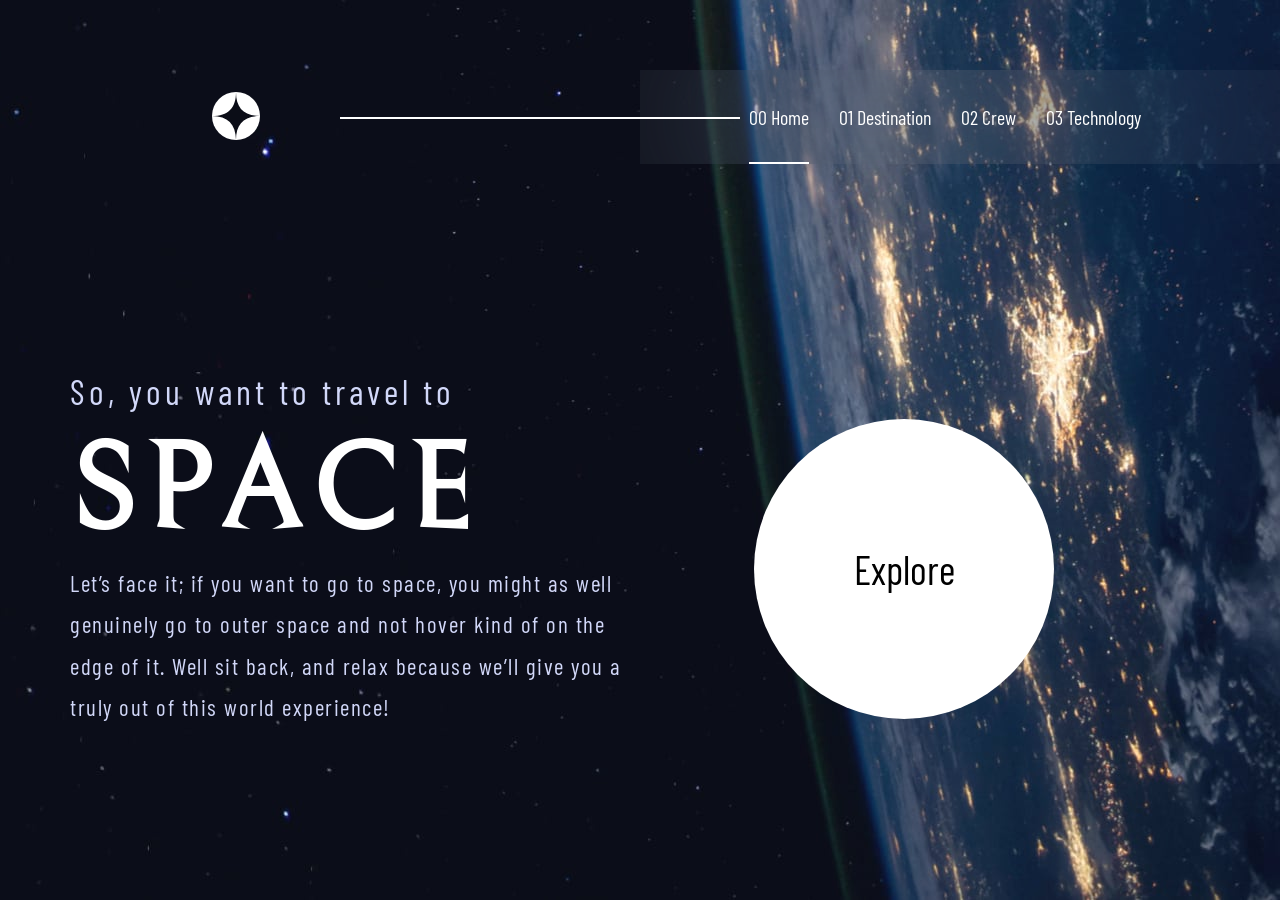
==== index.html @ db2a55f7 "Add files via upload" ====
<!DOCTYPE html>
<html lang="en">
<head>
  <meta charset="UTF-8">
  <meta name="viewport" content="width=device-width, initial-scale=1.0">
  <link rel="icon" type="image/png" sizes="32x32" href="favicon-32x32.png">
  <!--import css file-->
  <link rel="stylesheet" href="css/style.css">
  <!--google fonts-->
  <link rel="preconnect" href="https://fonts.googleapis.com">
<link rel="preconnect" href="https://fonts.gstatic.com" crossorigin>
<link href="https://fonts.googleapis.com/css2?family=Barlow+Condensed:wght@400;500;700&family=Bellefair&family=Dancing+Script:wght@400;700&display=swap" rel="stylesheet">
  <title>Frontend Mentor | Space tourism website</title>
</head>
<body>
  <!--start header-->
<header>
<div class="logo">
  <img src="assets/shared/logo.svg" alt="">
</div>
<nav>
  <ul>
    <li class="active">
      <a  href="index.html">00 Home</a>
    </li>
    <li>
      <a href="destination.html">01 Destination</a>
    </li>
    <li>
      <a href="crew.html">02 Crew</a>
    </li>
    <li>
      <a href="technology.html">03 Technology</a>
    </li>
    <button class="close">
      <img src="assets/shared/icon-close.svg" alt="">
    </button>
  </ul>
</nav>
<button class="menu">
  <img src="assets/shared/icon-hamburger.svg" alt="">
</button>
</header>
<!-- End header-->
<!--start landing page-->
<section class="home">
  <div class="container">
    <div class="text">
      <p>So, you want to travel to</p>
      <h1>Space</h1>
      <p>Let’s face it; if you want to go to space, you might as well genuinely go to 
        outer space and not hover kind of on the edge of it. Well sit back, and relax 
        because we’ll give you a truly out of this world experience!</p>
    </div>
    <div class="explore">Explore</div>
  </div>
</section>
<!--end landing page-->
<script src="js/data.json"></script>
<script src="js/script.js"></script>
</body>
</html>
---- css/style.css ----
*{-webkit-box-sizing:border-box;box-sizing:border-box;margin:0;padding:0}body{font-family:"Barlow Condensed",sans-serif;margin:0;padding:0;overflow-x:hidden;background-color:rgb(16,14,32)}.container{margin:auto}@media (min-width:768px) and (max-width:991px){.container{width:720px}}@media (min-width:992px) and (max-width:1199px){.container{width:960px}}@media (min-width:1200px) and (max-width:1599px){.container{width:1140px}}@media (min-width:1600px){.container{width:1400px}}section{min-height:100vh;width:100vw;background-size:cover;background-position:center}header .menu,header nav ul .close{background:none;border:none}a{text-decoration:none}section{position:absolute;left:0;-webkit-animation:sectionAnimation 0.3s linear forwards;animation:sectionAnimation 0.3s linear forwards}@-webkit-keyframes sectionAnimation{0%{top:30px}to{top:0}}@keyframes sectionAnimation{0%{top:30px}to{top:0}}ul{list-style:none}header{position:absolute;display:-webkit-box;display:-ms-flexbox;display:flex;-webkit-box-align:center;-ms-flex-align:center;align-items:center;-webkit-box-pack:justify;-ms-flex-pack:justify;justify-content:space-between;width:100%;margin-top:70px;z-index:100}@media (max-width:767px){header{margin:0}}header .logo{margin-left:15vw;padding:20px}header nav{background:rgba(255,255,255,0.04);-webkit-backdrop-filter:blur(81.5485px);backdrop-filter:blur(81.5485px);width:50%;padding:35px;-webkit-transition:all 0.3s;transition:all 0.3s}@media (max-width:767px){header nav{position:absolute;top:-250px;width:100%}}header nav:after{content:"";position:absolute;left:-300px;width:400px;top:50%;height:2px;background-color:white}@media (max-width:767px){header nav:after{display:none}}@media (min-width:768px) and (max-width:991px){header nav:after{display:none}}header nav ul{display:-webkit-box;display:-ms-flexbox;display:flex;list-style:none;-webkit-box-align:center;-ms-flex-align:center;align-items:center;-webkit-box-pack:center;-ms-flex-pack:center;justify-content:center;position:relative}@media (max-width:767px){header nav ul{-webkit-box-orient:vertical;-webkit-box-direction:normal;-ms-flex-direction:column;flex-direction:column}}header nav ul li{margin-right:30px;-webkit-transition:all 0.3s;transition:all 0.3s;position:relative;font-size:20px}@media (max-width:767px){header nav ul li{margin-bottom:20px}}header nav ul li:after{content:"";position:absolute;height:2px;width:0;bottom:-35px;left:0;background-color:white;-webkit-transition:all 0.3s;transition:all 0.3s}@media (max-width:767px){header nav ul li:after{bottom:-10px}}header nav ul li:hover:after{width:100%}header nav ul li a{color:white}header nav ul li.active:after{content:"";position:absolute;height:2px;width:100%;bottom:-35px;left:0;background-color:white;-webkit-transition:all 0.3s;transition:all 0.3s}@media (max-width:767px){header nav ul li.active:after{bottom:-10px}}header nav ul .close{position:absolute;top:20px;right:50px;display:none}@media (max-width:767px){header nav ul .close{display:block}}header .menu{padding:20px;display:none;cursor:pointer}@media (max-width:767px){header .menu{display:block}}.home{background-image:url(../assets/home/background-home-desktop.jpg)}@media (min-width:768px) and (max-width:991px){.home{background-image:url(../assets/home/background-home-tablet.jpg)}}@media (max-width:767px){.home{background-image:url(../assets/home/background-home-mobile.jpg)}}.home .container{color:white;margin-top:40vh;display:-webkit-box;display:-ms-flexbox;display:flex;-webkit-box-align:center;-ms-flex-align:center;align-items:center;gap:10%}@media (max-width:767px){.home .container{gap:0;-webkit-box-orient:vertical;-webkit-box-direction:normal;-ms-flex-direction:column;flex-direction:column;text-align:center;margin-top:15vh;padding:100px}}@media (min-width:768px) and (max-width:991px){.home .container{gap:0}}.home .container .text{-ms-flex-preferred-size:50%;flex-basis:50%;margin-bottom:50px}.home .container .text p:first-of-type{font-size:35px;letter-spacing:4px;color:#d2d8f9}@media (max-width:767px){.home .container .text p:first-of-type{font-size:25px}}.home .container .text h1{font-family:"Bellefair",serif;font-size:122px;text-transform:uppercase;margin:0;letter-spacing:10px}@media (max-width:767px){.home .container .text h1{font-size:95px}}.home .container .text p{font-size:23px;letter-spacing:1.5px;line-height:1.8;color:#d2d8f9}.home .container .explore{background:white;color:black;font-size:40px;width:300px;height:300px;border-radius:50%;display:-webkit-box;display:-ms-flexbox;display:flex;-webkit-box-align:center;-ms-flex-align:center;align-items:center;-webkit-box-pack:center;-ms-flex-pack:center;justify-content:center;-webkit-transition:all 0.3s;transition:all 0.3s}.home .container .explore:hover{-webkit-box-shadow:0px 0 10px 20px rgba(231,202,81,0.7019607843),0px 0 20px 20px rgba(231,202,81,0.7019607843),0px 0 30px 20px rgba(231,202,81,0.7019607843),0px 0 40px 20px rgba(231,202,81,0.7019607843),0px 0 50px 20px rgba(231,202,81,0.7019607843);box-shadow:0px 0 10px 20px rgba(231,202,81,0.7019607843),0px 0 20px 20px rgba(231,202,81,0.7019607843),0px 0 30px 20px rgba(231,202,81,0.7019607843),0px 0 40px 20px rgba(231,202,81,0.7019607843),0px 0 50px 20px rgba(231,202,81,0.7019607843)}.destination{background-image:url(../assets/destination/background-destination-desktop.jpg)}@media (min-width:768px) and (max-width:991px){.destination{background-image:url(../assets/destination/background-destination-tablet.jpg)}}@media (max-width:767px){.destination{background-image:url(../assets/destination/background-destination-mobile.jpg)}}.destination .container{color:white;margin-top:30vh;display:-webkit-box;display:-ms-flexbox;display:flex;-webkit-box-align:center;-ms-flex-align:center;align-items:center;gap:10%;-webkit-box-pack:center;-ms-flex-pack:center;justify-content:center}@media (max-width:767px){.destination .container{gap:0;-webkit-box-orient:vertical;-webkit-box-direction:normal;-ms-flex-direction:column;flex-direction:column;text-align:center;margin-top:15vh;padding:100px}}@media (min-width:768px) and (max-width:991px){.destination .container{gap:0;-webkit-box-orient:vertical;-webkit-box-direction:normal;-ms-flex-direction:column;flex-direction:column}}.destination .container .left-side{-ms-flex-preferred-size:50%;flex-basis:50%;text-align:center}.destination .container .left-side p{margin-bottom:40px;font-size:35px;letter-spacing:3px}.destination .container .left-side p span{margin-right:10px;font-weight:700;color:#85868b}.destination .container .left-side .box-img{min-height:450px}@media (max-width:767px){.destination .container .left-side .box-img{min-height:250px}}@media (max-width:767px){.destination .container .left-side .box-img img{max-width:200px}}.destination .container .right-side{-ms-flex-preferred-size:50%;flex-basis:50%;margin-top:30px}.destination .container .right-side ul{padding:20px 20px 20px 0;display:-webkit-box;display:-ms-flexbox;display:flex;-webkit-box-align:center;-ms-flex-align:center;align-items:center;margin-bottom:20px}@media (max-width:767px){.destination .container .right-side ul{-webkit-box-pack:center;-ms-flex-pack:center;justify-content:center}}@media (min-width:768px) and (max-width:991px){.destination .container .right-side ul{-webkit-box-pack:center;-ms-flex-pack:center;justify-content:center}}.destination .container .right-side ul li{margin-right:30px;-webkit-transition:all 0.3s;transition:all 0.3s;position:relative;font-size:25px;cursor:pointer}@media (max-width:767px){.destination .container .right-side ul li{margin-bottom:20px}}.destination .container .right-side ul li:after{content:"";position:absolute;height:2px;width:0;bottom:-15px;left:0;background-color:white;-webkit-transition:all 0.3s;transition:all 0.3s}.destination .container .right-side ul li:hover:after{width:100%}.destination .container .right-side ul li.active-section{position:relative}.destination .container .right-side ul li.active-section:after{content:"";position:absolute;height:2px;width:100%;bottom:-15px;left:0;background-color:white;-webkit-transition:all 0.3s;transition:all 0.3s}.destination .container .right-side .section-body h2{font-size:80px;text-transform:uppercase;letter-spacing:15px;margin-bottom:5px;font-family:"Bellefair",serif}@media (max-width:767px){.destination .container .right-side .section-body h2{text-align:center;font-size:70px}}@media (min-width:768px) and (max-width:991px){.destination .container .right-side .section-body h2{text-align:center}}.destination .container .right-side .section-body .box-des{min-height:120px}.destination .container .right-side .section-body p{font-size:20px;color:#d2d8f9;line-height:1.7}.destination .container .right-side .section-body .info{display:-webkit-box;display:-ms-flexbox;display:flex;-webkit-box-align:center;-ms-flex-align:center;align-items:center;margin-top:40px;color:white;border-top:1px solid white;padding:20px 0}@media (max-width:767px){.destination .container .right-side .section-body .info{-webkit-box-pack:center;-ms-flex-pack:center;justify-content:center;-webkit-box-orient:vertical;-webkit-box-direction:normal;-ms-flex-direction:column;flex-direction:column}}@media (min-width:768px) and (max-width:991px){.destination .container .right-side .section-body .info{-webkit-box-pack:center;-ms-flex-pack:center;justify-content:center}}.destination .container .right-side .section-body .info .distance,.destination .container .right-side .section-body .info .time{margin-right:65px}@media (max-width:767px){.destination .container .right-side .section-body .info .distance,.destination .container .right-side .section-body .info .time{margin:0}}@media (min-width:768px) and (max-width:991px){.destination .container .right-side .section-body .info .distance,.destination .container .right-side .section-body .info .time{margin-right:50px}}.destination .container .right-side .section-body .info .distance p:nth-of-type(2),.destination .container .right-side .section-body .info .time p:nth-of-type(2){color:white;font-family:"Bellefair",serif;font-size:40px}.crew{background-image:url(../assets/crew/background-crew-desktop.jpg)}@media (min-width:768px) and (max-width:991px){.crew{background-image:url(../assets/crew/background-crew-tablet.jpg)}}@media (max-width:767px){.crew{background-image:url(../assets/crew/background-crew-mobile.jpg)}}.crew .container{color:white;margin-top:30vh;display:-webkit-box;display:-ms-flexbox;display:flex;-webkit-box-align:center;-ms-flex-align:center;align-items:center;-webkit-box-pack:center;-ms-flex-pack:center;justify-content:center;position:relative}@media (max-width:767px){.crew .container{gap:0;-webkit-box-orient:vertical;-webkit-box-direction:normal;-ms-flex-direction:column;flex-direction:column;text-align:center;margin-top:15vh;padding:100px}}@media (min-width:768px) and (max-width:991px){.crew .container{gap:0;-webkit-box-orient:vertical;-webkit-box-direction:normal;-ms-flex-direction:column;flex-direction:column}}@media (min-width:1600px){.crew .container{gap:20%}}.crew .container .left-side{-ms-flex-preferred-size:40%;flex-basis:40%;min-height:500px}.crew .container .left-side p.count{font-size:35px;letter-spacing:3px;position:absolute;top:-95px}@media (max-width:767px){.crew .container .left-side p.count{top:-15px}}@media (min-width:768px) and (max-width:991px){.crew .container .left-side p.count{top:-50px}}.crew .container .left-side p.count span{margin-right:10px;font-weight:700;color:#85868b}.crew .container .left-side .crew-info{min-width:495px;min-height:400px}@media (max-width:767px){.crew .container .left-side .crew-info{min-width:360px}}.crew .container .left-side .crew-info h3{font-size:40px;letter-spacing:2px;text-transform:uppercase;font-family:"Bellefair",serif;margin-bottom:30px}@media (max-width:767px){.crew .container .left-side .crew-info h3{font-size:30px}}.crew .container .left-side .crew-info h2{font-size:60px;letter-spacing:2px;text-transform:uppercase;font-family:"Bellefair",serif}@media (max-width:767px){.crew .container .left-side .crew-info h2{font-size:40px}}.crew .container .left-side .crew-info .bio{min-height:170px}.crew .container .left-side .crew-info .bio p{font-size:20px;color:#d2d8f9;line-height:1.7}.crew .container .left-side ul{display:-webkit-box;display:-ms-flexbox;display:flex;-webkit-box-align:center;-ms-flex-align:center;align-items:center;-webkit-box-pack:center;-ms-flex-pack:center;justify-content:center;margin-top:20px}.crew .container .left-side ul li{margin-right:15px;width:15px;height:15px;border-radius:50%;background-color:#85868b;-webkit-transition:all 0.3s;transition:all 0.3s;cursor:pointer}@media (max-width:767px){.crew .container .left-side ul li{width:50px;height:50px}}.crew .container .left-side ul li:active{position:relative;top:2px}.crew .container .left-side ul li:hover{background-color:white}.crew .container .left-side ul li.active-point{background-color:white}.crew .container .right-side{-ms-flex-preferred-size:50%;flex-basis:50%;min-width:500px}@media (max-width:767px){.crew .container .right-side{min-width:360px}}@media (max-width:767px){.crew .container .right-side img{max-width:300px;position:relative;bottom:-83px}}.technology{background-image:url(../assets/technology/background-technology-desktop.jpg)}@media (min-width:768px) and (max-width:991px){.technology{background-image:url(../assets/technology/background-technology-tablet.jpg)}}@media (max-width:767px){.technology{background-image:url(../assets/technology/background-technology-mobile.jpg)}}.technology .container{color:white;margin-top:30vh;display:-webkit-box;display:-ms-flexbox;display:flex;-webkit-box-align:center;-ms-flex-align:center;align-items:center;-webkit-box-pack:center;-ms-flex-pack:center;justify-content:center}@media (max-width:767px){.technology .container{gap:0;-webkit-box-orient:vertical;-webkit-box-direction:normal;-ms-flex-direction:column;flex-direction:column;text-align:center;margin-top:15vh;padding:100px}}@media (min-width:768px) and (max-width:991px){.technology .container{gap:0;-webkit-box-orient:vertical;-webkit-box-direction:normal;-ms-flex-direction:column;flex-direction:column}}@media (min-width:1200px) and (max-width:1599px){.technology .container{gap:20%}}@media (min-width:1600px){.technology .container{gap:20%}}.technology .container .left-side{-ms-flex-preferred-size:40%;flex-basis:40%}.technology .container .left-side p.num{font-size:35px;letter-spacing:3px;position:relative;top:-140px}@media (max-width:767px){.technology .container .left-side p.num{top:-70px}}@media (min-width:768px) and (max-width:991px){.technology .container .left-side p.num{top:-70px}}.technology .container .left-side p.num span{margin-right:10px;font-weight:700;color:#85868b}.technology .container .left-side .content{display:-webkit-box;display:-ms-flexbox;display:flex}@media (max-width:767px){.technology .container .left-side .content{-webkit-box-orient:vertical;-webkit-box-direction:reverse;-ms-flex-direction:column-reverse;flex-direction:column-reverse}}.technology .container .left-side .content .text .text-tech{min-width:445px}@media (max-width:767px){.technology .container .left-side .content .text .text-tech{min-height:400px;min-width:360px}}.technology .container .left-side .content .text .text-tech h2{font-size:70px;letter-spacing:2px;text-transform:uppercase;font-family:"Bellefair",serif;margin:20px}@media (max-width:767px){.technology .container .left-side .content .text .text-tech h2{font-size:55px}}.technology .container .left-side .content .text .text-tech p{font-size:20px;color:#d2d8f9;line-height:1.7}.technology .container .left-side .content ul{padding:20px}@media (max-width:767px){.technology .container .left-side .content ul{display:-webkit-box;display:-ms-flexbox;display:flex;-webkit-box-align:center;-ms-flex-align:center;align-items:center;-webkit-box-pack:justify;-ms-flex-pack:justify;justify-content:space-between;padding:0;margin-top:20px}}.technology .container .left-side .content ul li{width:100px;height:100px;border-radius:50%;background-color:transparent;-webkit-transition:all 0.3s;transition:all 0.3s;color:white;text-align:center;line-height:2;font-size:50px;font-weight:700;margin-bottom:30px;border:1px solid #85868b;cursor:pointer}.technology .container .left-side .content ul li.active{background-color:white;color:black}@media (max-width:767px){.technology .container .left-side .content ul li{margin-right:20px}}.technology .container .left-side .content ul li:hover{background-color:white;color:black}.technology .container .right-side{-ms-flex-preferred-size:40%;flex-basis:40%}@media (max-width:767px){.technology .container .right-side img{max-width:300px;min-height:400px}}
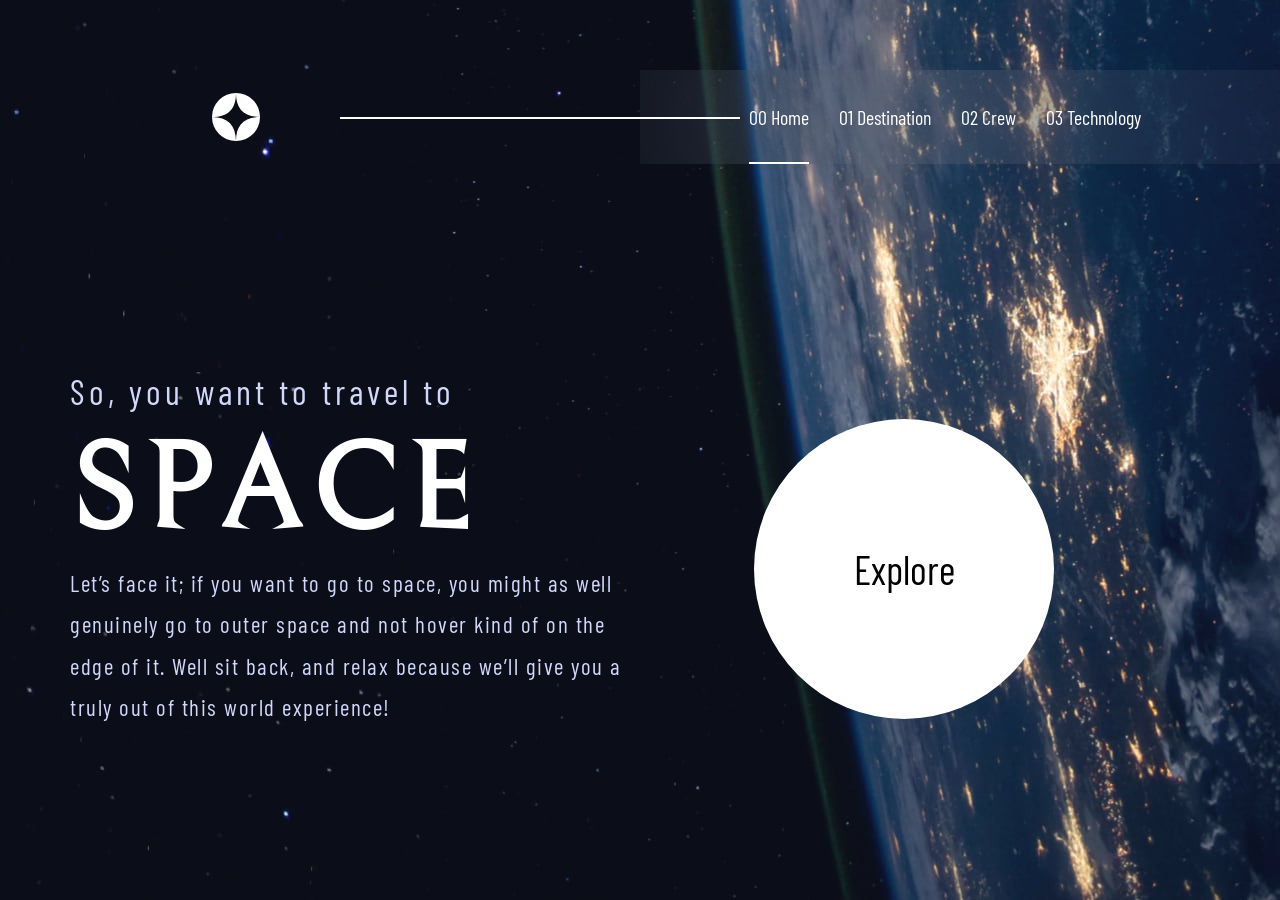
==== commit 38028fa7: "index.html" ====
--- a/index.html
+++ b/index.html
@@ -1,4 +1,3 @@
-<!DOCTYPE html>
 <html lang="en">
 <head>
   <meta charset="UTF-8">
@@ -59,4 +58,4 @@
 <script src="js/data.json"></script>
 <script src="js/script.js"></script>
 </body>
-</html>+</html>
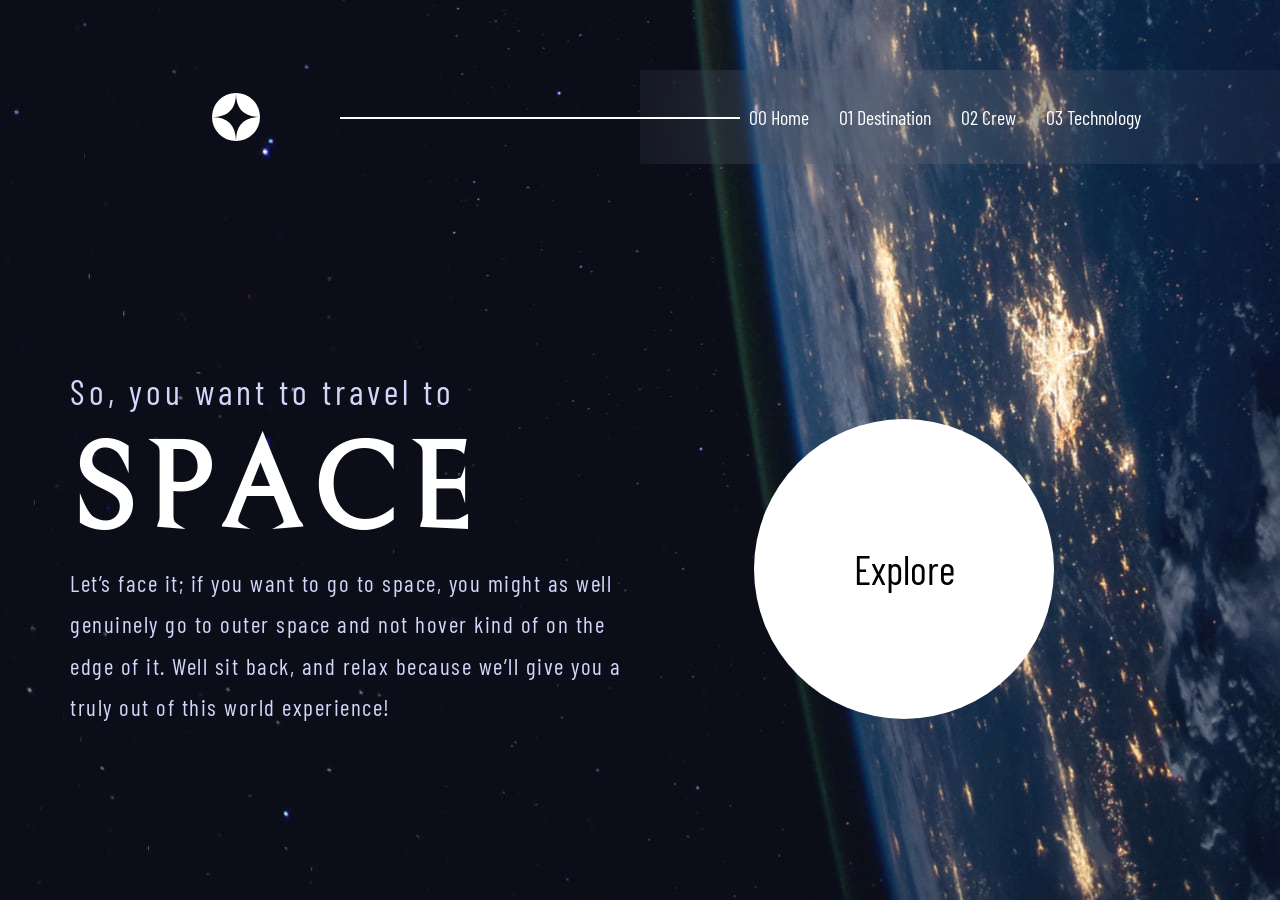
==== commit 4eb8d9b2: "index.html" ====
--- a/index.html
+++ b/index.html
@@ -19,7 +19,7 @@
 </div>
 <nav>
   <ul>
-    <li class="active">
+    <li>
       <a  href="index.html">00 Home</a>
     </li>
     <li>
